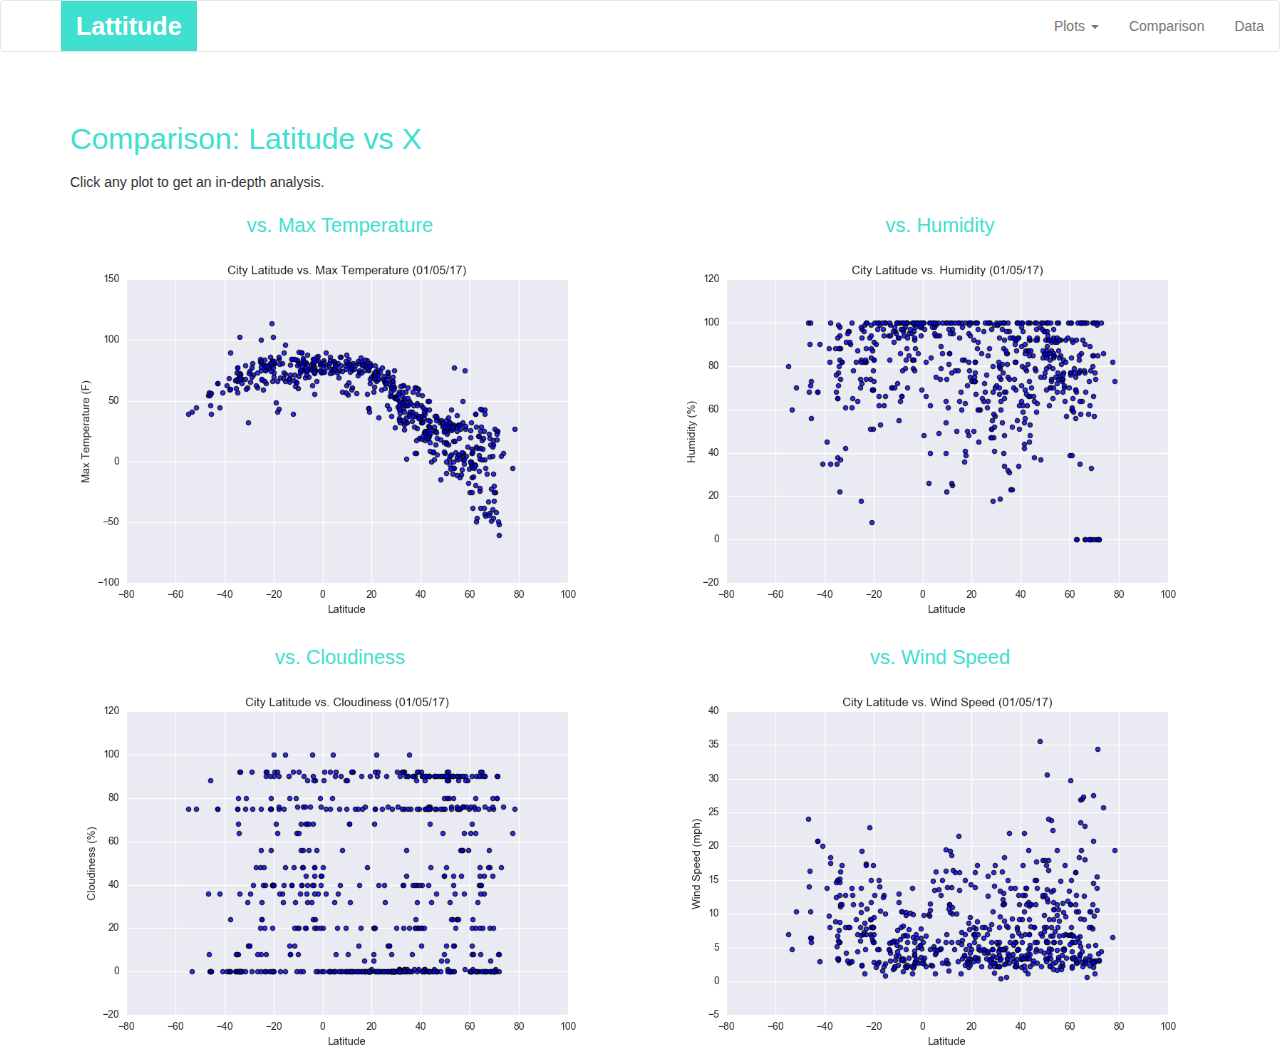
==== Comparisons.html @ ae5d8bfb "finish hw" ====
<!DOCTYPE html>
<html lang="en">

<head>
  <meta charset="UTF-8">
  <title>Web Visualization Dashboard</title>
  <link rel="stylesheet" href="https://maxcdn.bootstrapcdn.com/bootstrap/3.3.7/css/bootstrap.min.css" integrity="sha384-BVYiiSIFeK1dGmJRAkycuHAHRg32OmUcww7on3RYdg4Va+PmSTsz/K68vbdEjh4u" crossorigin="anonymous">
  	<script src="https://ajax.googleapis.com/ajax/libs/jquery/3.2.1/jquery.min.js"></script>
	<script src="https://maxcdn.bootstrapcdn.com/bootstrap/3.3.7/js/bootstrap.min.js"></script>
  <link rel="stylesheet" href="style.css">
</head>

<body>
	<nav class="navbar navbar-default">
	    <div class="navbar-header">	      
	      <a class="navbar-brand" href="main.html"><strong class="home_lattitude">Lattitude</strong></a>
	    </div>

	    
	    <div class="collapse navbar-collapse" id="bs-example-navbar-collapse-1">
	      
	      <ul class="nav navbar-nav navbar-right">
	        
	        <li class="dropdown">
	          <a class="dropdown-toggle" data-toggle="dropdown" href="#" role="button" aria-haspopup="true" aria-expanded="false">
	          	Plots <span class="caret"></span>
	          </a>
	          <ul class="dropdown-menu">
	            <li><a href="Vis_Max_temp.html">Max Temperature</a></li>
	            <li><a href="Vis_Humidity.html">Humidity</a></li>
	            <li><a href="Vis_Cloudiness.html">Cloudiness</a></li>
	            <li><a href="Vis_Wind_Speed.html">Wind Speed</a></li>
	          </ul>
	        </li>
	        <li><a href="Comparisons.html">Comparison</a></li>
	        <li><a href="Data.html">Data</a></li>
	      </ul>
	    </div><!-- /.navbar-collapse -->
	    <div class="container">
			<div class="row">
				<div class="col-md-12  small_nav">
					<div class="list-group">
					  <button type="button" class="list-group-item">
					  	<a class="dropdown-toggle" data-toggle="dropdown" href="#" role="button" aria-haspopup="true" aria-expanded="false">
		          		Plots <span class="caret"></span>
		          		</a>
		          		<ul class="dropdown-menu">
			            <li>	            	
			            	<a href="Vis_Max_temp.html">Max Temperature</a>
			            			
			            </li>
			            <li><a href="Vis_Humidity.html">Humidity</a></li>
			            <li><a href="Vis_Cloudiness.html">Cloudiness</a></li>
			            <li><a href="Vis_Wind_Speed.html">Wind Speed</a></li>
					  </button>
					  <button type="button" class="list-group-item">
					  	<a href="Comparisons.html">Comparison</a>
					  </button>
					  <button type="button" class="list-group-item">
					  	<a href="Data.html">Data</a>
					  </button>
					  </button>
					</div>

				</div>
			</div>
		</div>
	  
	</nav>

	<div class="container">
		<div class="row">
			<div class="col-md-12">
				<h2 class="title_text">Comparison: Latitude vs X</h2>								
			</div>
		</div>
		<div class="row">
			<div class="col-md-12">
				<h5 class="small_text">Click any plot to get an in-depth analysis.</h5>								
			</div>
			<br>
		<div class="row">
			<div class="col-md-6">
				<h4 class="comp_title">vs. Max Temperature</h4>
				<a class="vis_link" href="Vis_Max_temp.html"><img class="comp_pic" src="Resources/assets/images/Fig1.png"></a>	
			</div>
			<div class="col-md-6">
				<h4 class="comp_title">vs. Humidity</h4>
				<a class="vis_link" href="Vis_Humidity.html"><img class="comp_pic" src="Resources/assets/images/Fig2.png"></a>	
			</div>			
		</div>

		<div class="row">
			<div class="col-md-6">
				<h4 class="comp_title">vs. Cloudiness</h4>
				<a class="vis_link" href="Vis_Cloudiness.html"><img class="comp_pic" src="Resources/assets/images/Fig3.png"></a>	
			</div>
			<div class="col-md-6">
				<h4 class="comp_title">vs. Wind Speed</h4>
				<a class="vis_link" href="Vis_Wind_Speed.html"><img class="comp_pic" src="Resources/assets/images/Fig4.png"></a>	
			</div>			
		</div>
			
		</div>
	</div>

</body>
</html>
---- style.css ----
.navbar-brand{
	background-color: #40e0d0;
	margin-left:60px;
	font-size: 25px;

}



.navbar{
	background-color:#fff;
	margin-bottom: 50px;
}

.home_lattitude{
	color:#fff;
}

.title_text{
	color:#40e0d0;
}

.pic_in_text_main {
	height: 30%;
	width: 30%;
	float: left;
	margin-top: 50px;
}

.pic_in_text_vis_page,
.comp_pic{
	height: 100%;
	width: 100%;
	
	margin-top: 50px;
}

h4 {
 	font-size: 20px;
  	line-height: 150%;
}

.comp_pic{
	margin-top: -10px;
}

.comp_title{
	text-align: center;
	color:#40e0d0;

}


.col-md-4{
	margin-left: 40px;
}

.vis_pic{
	height: 45%;
	width: 45%;
}


.panel {
  margin-right: 160px;
  margin-left: 160px;
}

.table {
	
  	table-layout:fixed;
}




@media (max-width: 970px){
	.navbar-right {
		display: none;
	}
	.small_nav {
		display: inline;
		margin-left: 200px;
		margin-right: 200px;
		margin-top: -150px;
	}


}

@media (min-width: 970px){
	.small_nav {
		display: none;
	}

}
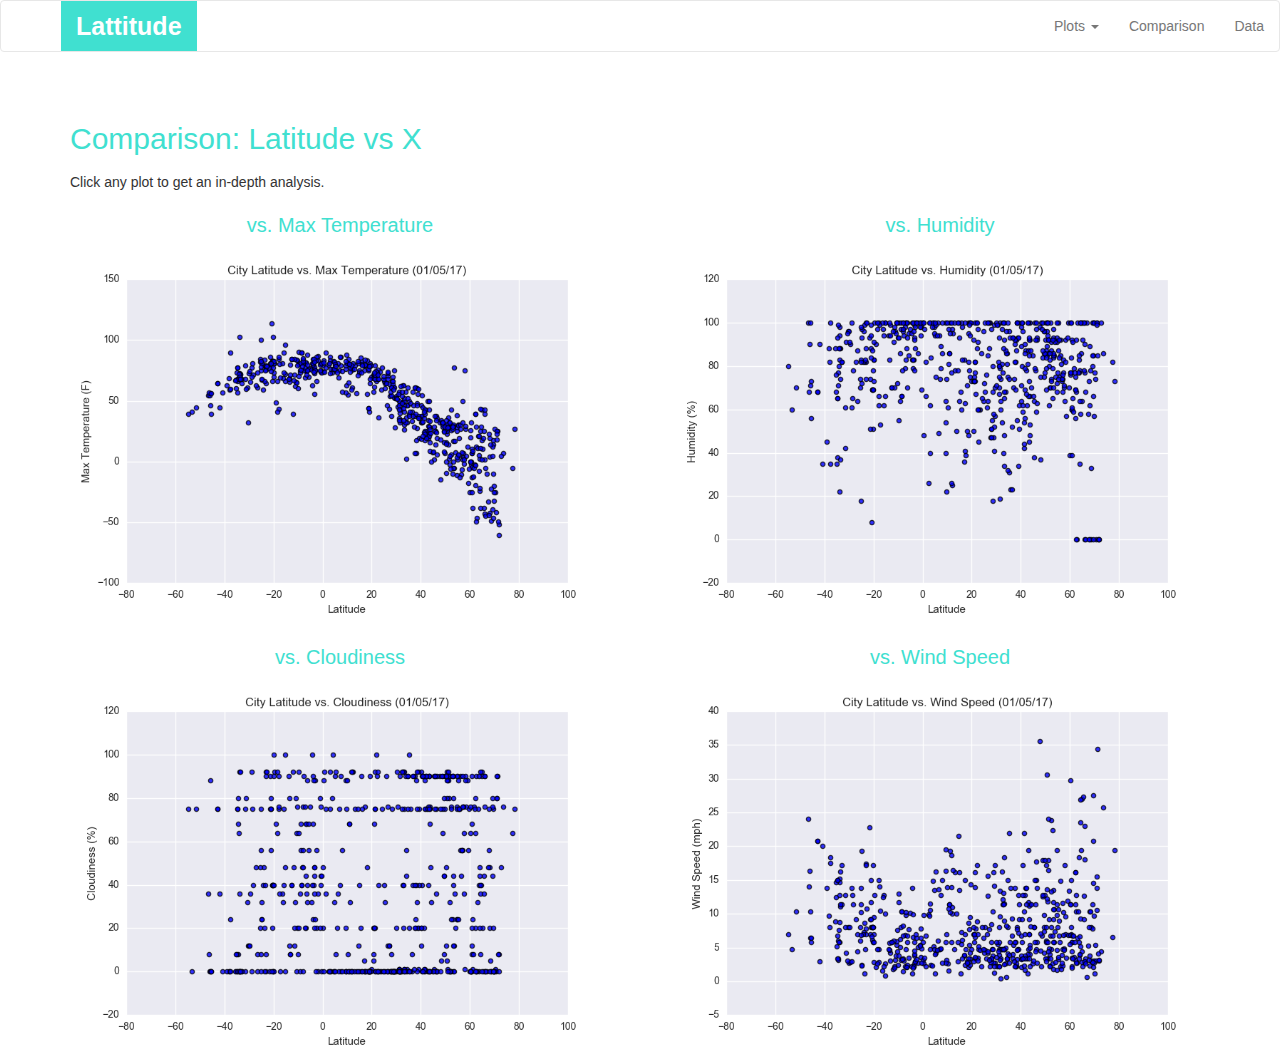
==== commit 6e91b90e: "finish HW" ====
--- a/Comparisons.html
+++ b/Comparisons.html
@@ -13,7 +13,7 @@
 <body>
 	<nav class="navbar navbar-default">
 	    <div class="navbar-header">	      
-	      <a class="navbar-brand" href="main.html"><strong class="home_lattitude">Lattitude</strong></a>
+	      <a class="navbar-brand" href="index.html"><strong class="home_lattitude">Lattitude</strong></a>
 	    </div>
 
 	    
